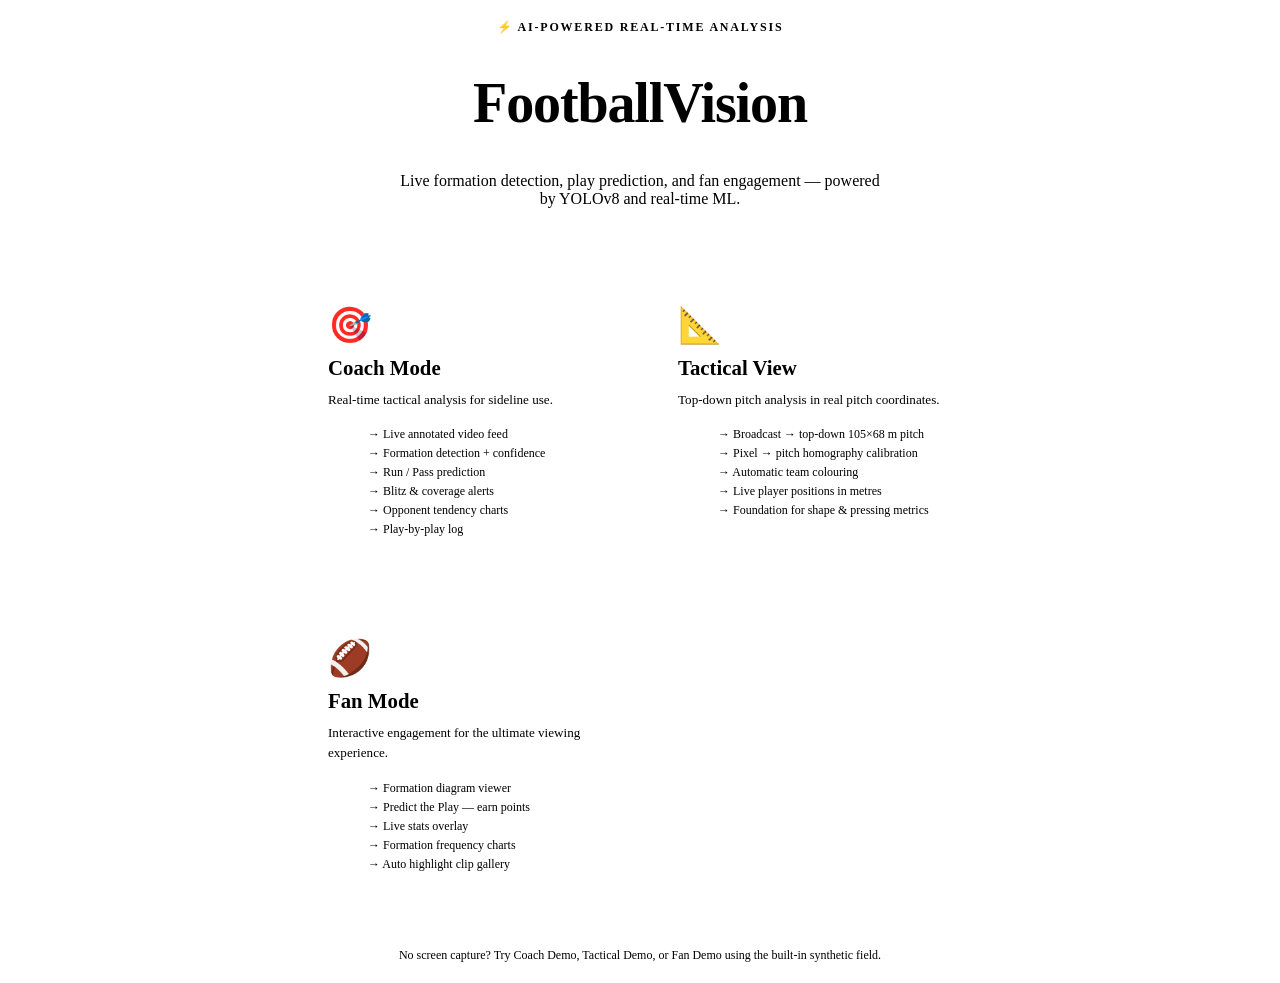
==== ui/templates/index.html @ 65e0991b "Initial commit: FootballVision perception and tactical-analysis pipeline Broadcast video or live scr" ====
<!DOCTYPE html>
<html lang="en">
<head>
  <meta charset="UTF-8" />
  <meta name="viewport" content="width=device-width, initial-scale=1.0" />
  <title>FootballVision</title>
  <link rel="stylesheet" href="/static/css/style.css" />
  <style>
    body {
      min-height: 100vh;
      display: flex;
      flex-direction: column;
      align-items: center;
      justify-content: center;
      background: var(--bg-dark);
    }

    .hero-title {
      font-size: clamp(2rem, 5vw, 3.5rem);
      font-weight: 900;
      letter-spacing: -0.02em;
      text-align: center;
      line-height: 1.1;
    }
    .hero-title span { color: var(--primary); }
    .hero-sub {
      margin-top: 10px;
      font-size: 1rem;
      color: var(--text-muted);
      text-align: center;
      max-width: 480px;
    }

    .mode-grid {
      display: grid;
      grid-template-columns: 1fr 1fr;
      gap: 20px;
      margin-top: 48px;
      width: 100%;
      max-width: 680px;
    }

    .mode-card {
      background: var(--bg-card);
      border: 1px solid var(--border);
      border-radius: var(--radius-lg);
      padding: 32px 28px;
      cursor: pointer;
      transition: all 0.25s;
      text-decoration: none;
      color: inherit;
      display: flex;
      flex-direction: column;
      gap: 10px;
    }
    .mode-card:hover {
      transform: translateY(-4px);
      box-shadow: var(--shadow-lg);
    }
    .mode-card.coach { border-color: var(--primary); }
    .mode-card.coach:hover { box-shadow: 0 16px 48px var(--primary-glow); }
    .mode-card.fan   { border-color: var(--secondary); }
    .mode-card.fan:hover   { box-shadow: 0 16px 48px var(--secondary-glow); }

    .mode-icon { font-size: 2.2rem; }
    .mode-name { font-size: 1.3rem; font-weight: 800; }
    .mode-card.coach .mode-name { color: var(--primary); }
    .mode-card.fan   .mode-name { color: var(--secondary); }
    .mode-desc { font-size: 0.82rem; color: var(--text-muted); line-height: 1.5; }

    .mode-features { list-style: none; margin-top: 8px; display: flex; flex-direction: column; gap: 4px; }
    .mode-features li { font-size: 0.75rem; color: var(--text-secondary); }
    .mode-features li::before { content: "→ "; color: var(--text-muted); }

    .demo-note {
      margin-top: 28px;
      font-size: 0.75rem;
      color: var(--text-muted);
      text-align: center;
    }
    .demo-note a { color: var(--accent); text-decoration: none; }
    .demo-note a:hover { text-decoration: underline; }

    @media (max-width: 540px) {
      .mode-grid { grid-template-columns: 1fr; max-width: 340px; }
    }
  </style>
</head>
<body>

  <div style="text-align:center;padding:0 20px">
    <p style="font-size:0.75rem;color:var(--primary);letter-spacing:0.15em;text-transform:uppercase;font-weight:600;margin-bottom:10px">
      ⚡ AI-Powered Real-Time Analysis
    </p>
    <h1 class="hero-title">Football<span>Vision</span></h1>
    <p class="hero-sub">
      Live formation detection, play prediction, and fan engagement —
      powered by YOLOv8 and real-time ML.
    </p>
  </div>

  <div class="mode-grid">

    <!-- Coach Mode -->
    <a href="/coach" class="mode-card coach">
      <div class="mode-icon">🎯</div>
      <div class="mode-name">Coach Mode</div>
      <div class="mode-desc">Real-time tactical analysis for sideline use.</div>
      <ul class="mode-features">
        <li>Live annotated video feed</li>
        <li>Formation detection + confidence</li>
        <li>Run / Pass prediction</li>
        <li>Blitz &amp; coverage alerts</li>
        <li>Opponent tendency charts</li>
        <li>Play-by-play log</li>
      </ul>
    </a>

    <!-- Tactical View -->
    <a href="/tactical" class="mode-card coach">
      <div class="mode-icon">📐</div>
      <div class="mode-name">Tactical View</div>
      <div class="mode-desc">Top-down pitch analysis in real pitch coordinates.</div>
      <ul class="mode-features">
        <li>Broadcast → top-down 105×68 m pitch</li>
        <li>Pixel → pitch homography calibration</li>
        <li>Automatic team colouring</li>
        <li>Live player positions in metres</li>
        <li>Foundation for shape &amp; pressing metrics</li>
      </ul>
    </a>

    <!-- Fan Mode -->
    <a href="/fan" class="mode-card fan">
      <div class="mode-icon">🏈</div>
      <div class="mode-name">Fan Mode</div>
      <div class="mode-desc">Interactive engagement for the ultimate viewing experience.</div>
      <ul class="mode-features">
        <li>Formation diagram viewer</li>
        <li>Predict the Play — earn points</li>
        <li>Live stats overlay</li>
        <li>Formation frequency charts</li>
        <li>Auto highlight clip gallery</li>
      </ul>
    </a>

  </div>

  <p class="demo-note">
    No screen capture? Try <a href="/coach?demo">Coach Demo</a>,
    <a href="/tactical?demo">Tactical Demo</a>, or <a href="/fan?demo">Fan Demo</a>
    using the built-in synthetic field.
  </p>

</body>
</html>
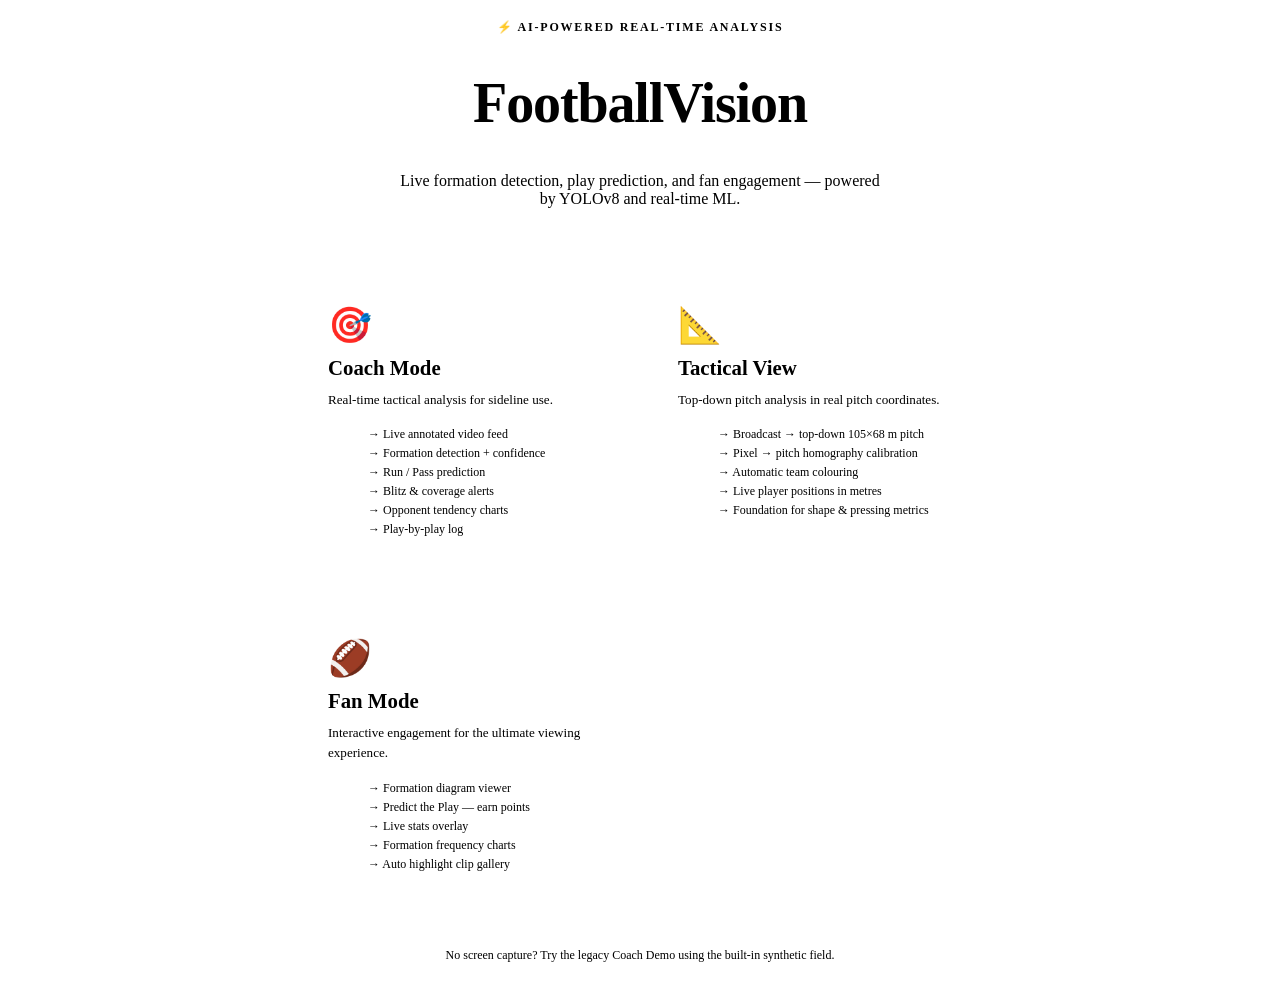
==== commit e77d0592: "Build local tactical analysis product" ====
--- a/ui/templates/index.html
+++ b/ui/templates/index.html
@@ -147,8 +147,7 @@
   </div>
 
   <p class="demo-note">
-    No screen capture? Try <a href="/coach?demo">Coach Demo</a>,
-    <a href="/tactical?demo">Tactical Demo</a>, or <a href="/fan?demo">Fan Demo</a>
+    No screen capture? Try the legacy <a href="/coach?demo">Coach Demo</a>
     using the built-in synthetic field.
   </p>
 
